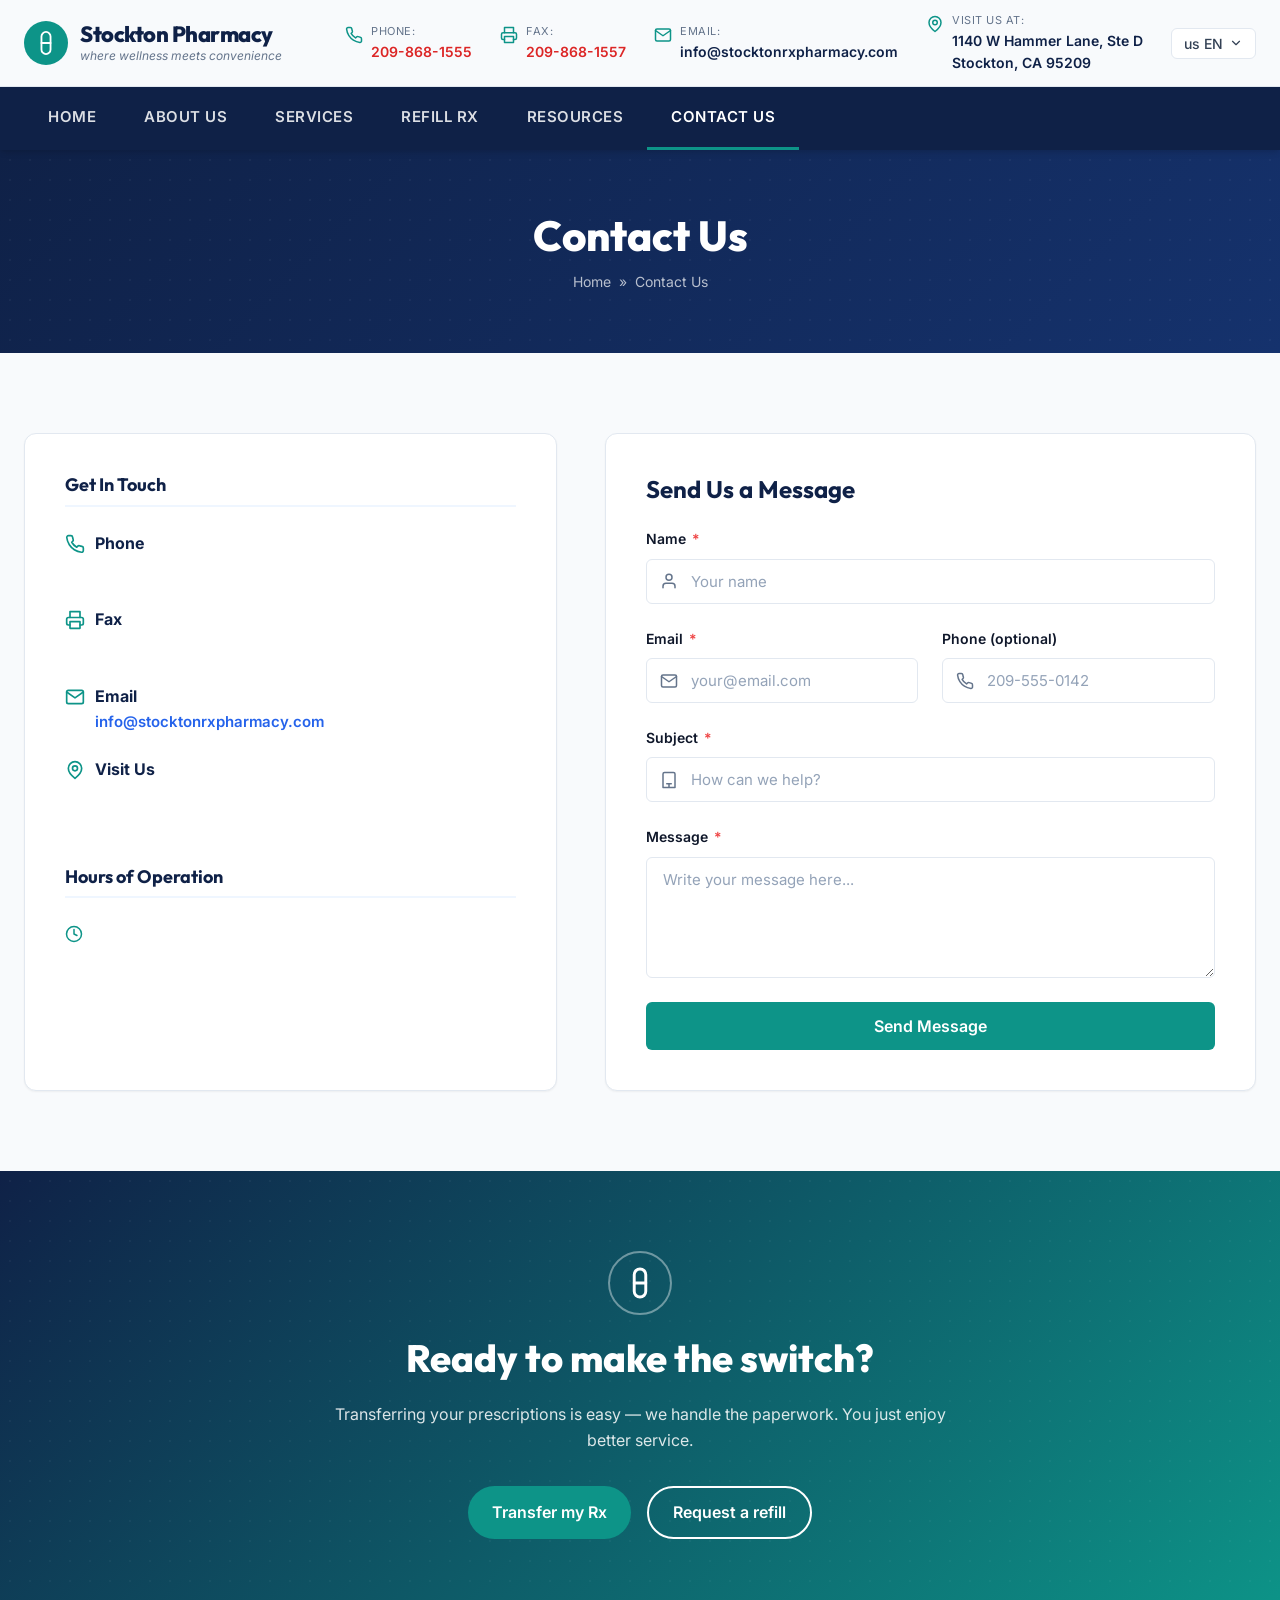
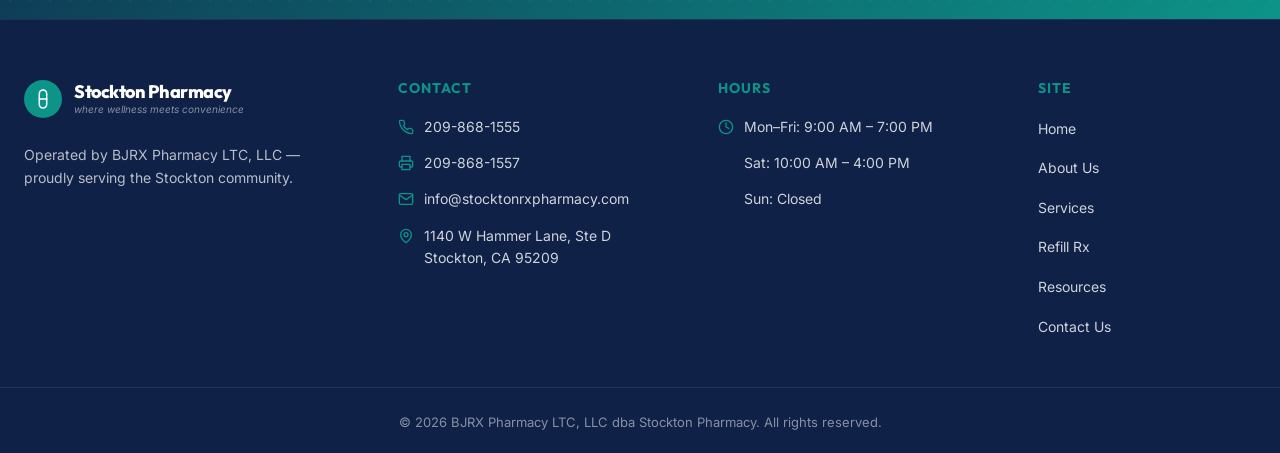
==== contact.html @ 6462a700 "Initial commit: Stockton Care Connect website - Full multi-page site: Home, About, Services, Refill " ====
<!DOCTYPE html>
<html lang="en">
<head>
  <meta charset="UTF-8">
  <meta name="viewport" content="width=device-width, initial-scale=1.0">
  <title>Contact Us - Stockton Pharmacy</title>
  <meta name="description" content="Get in touch with Stockton Pharmacy. Send us a message, find our address, phone number, fax, and view our operating hours.">
  <link rel="stylesheet" href="css/style.css">
  <script src="js/header.js" defer></script>
  <script src="js/footer.js" defer></script>
  <style>
    .contact-layout-grid {
      display: grid;
      grid-template-columns: 0.9fr 1.1fr;
      gap: 48px;
    }
    
    .contact-info-card {
      background: white;
      border: 1px solid var(--border-color);
      border-radius: var(--radius-md);
      padding: 40px;
      box-shadow: var(--shadow-sm);
      display: flex;
      flex-direction: column;
      gap: 32px;
    }
    
    .contact-detail-section {
      display: flex;
      flex-direction: column;
      gap: 16px;
    }
    
    .contact-detail-section h3 {
      font-size: 18px;
      border-bottom: 2px solid var(--brand-blue-light);
      padding-bottom: 8px;
      margin-bottom: 8px;
    }

    @media (max-width: 1024px) {
      .contact-layout-grid {
        grid-template-columns: 1fr;
        gap: 32px;
      }
    }
  </style>
</head>
<body>

  <!-- Custom Header -->
  <custom-header active="contact"></custom-header>

  <!-- Page Header -->
  <section class="page-header">
    <div class="container">
      <h1>Contact Us</h1>
      <div class="breadcrumbs">
        <a href="index.html">Home</a>
        <span>»</span>
        <span>Contact Us</span>
      </div>
    </div>
  </section>

  <!-- Contact Form & Info Grid -->
  <section class="section-padding">
    <div class="container">
      <div class="contact-layout-grid">
        
        <!-- Left Column: Info Card -->
        <div class="contact-info-card">
          <div class="contact-detail-section">
            <h3>Get In Touch</h3>
            <ul class="footer-contact-list" style="color: var(--text-medium);">
              <li class="footer-contact-item" style="font-size: 16px;">
                <svg viewBox="0 0 24 24" fill="none" stroke="currentColor" stroke-width="2" stroke-linecap="round" stroke-linejoin="round" style="width: 20px; height: 20px;">
                  <path d="M22 16.92v3a2 2 0 0 1-2.18 2 19.79 19.79 0 0 1-8.63-3.07 19.5 19.5 0 0 1-6-6 19.79 19.79 0 0 1-3.07-8.67A2 2 0 0 1 4.11 2h3a2 2 0 0 1 2 1.72 12.84 12.84 0 0 0 .7 2.81 2 2 0 0 1-.45 2.11L8.09 9.91a16 16 0 0 0 6 6l1.27-1.27a2 2 0 0 1 2.11-.45 12.84 12.84 0 0 0 2.81.7A2 2 0 0 1 22 16.92z"/>
                </svg>
                <div>
                  <strong style="display: block; color: var(--brand-blue-dark);">Phone</strong>
                  <span class="red-text" style="font-weight: 600; font-size: 18px;">209-868-1555</span>
                </div>
              </li>
              
              <li class="footer-contact-item" style="font-size: 16px; margin-top: 8px;">
                <svg viewBox="0 0 24 24" fill="none" stroke="currentColor" stroke-width="2" stroke-linecap="round" stroke-linejoin="round" style="width: 20px; height: 20px;">
                  <polyline points="6 9 6 2 18 2 18 9"/>
                  <path d="M6 18H4a2 2 0 0 1-2-2v-5a2 2 0 0 1 2-2h16a2 2 0 0 1 2 2v5a2 2 0 0 1-2 2h-2"/>
                  <rect x="6" y="14" width="12" height="8"/>
                </svg>
                <div>
                  <strong style="display: block; color: var(--brand-blue-dark);">Fax</strong>
                  <span class="red-text" style="font-weight: 600; font-size: 18px;">209-868-1557</span>
                </div>
              </li>
              
              <li class="footer-contact-item" style="font-size: 16px; margin-top: 8px;">
                <svg viewBox="0 0 24 24" fill="none" stroke="currentColor" stroke-width="2" stroke-linecap="round" stroke-linejoin="round" style="width: 20px; height: 20px;">
                  <path d="M4 4h16c1.1 0 2 .9 2 2v12c0 1.1-.9 2-2 2H4c-1.1 0-2-.9-2-2V6c0-1.1.9-2 2-2z"/>
                  <polyline points="22,6 12,13 2,6"/>
                </svg>
                <div>
                  <strong style="display: block; color: var(--brand-blue-dark);">Email</strong>
                  <a href="mailto:info@stocktonrxpharmacy.com" style="color: var(--brand-blue-accent); font-weight: 600; font-size: 15px; word-break: break-all;">info@stocktonrxpharmacy.com</a>
                </div>
              </li>
              
              <li class="footer-contact-item" style="font-size: 16px; margin-top: 8px;">
                <svg viewBox="0 0 24 24" fill="none" stroke="currentColor" stroke-width="2" stroke-linecap="round" stroke-linejoin="round" style="width: 20px; height: 20px;">
                  <path d="M20 10c0 6-8 12-8 12s-8-6-8-12a8 8 0 0 1 16 0Z"/>
                  <circle cx="12" cy="10" r="3"/>
                </svg>
                <div>
                  <strong style="display: block; color: var(--brand-blue-dark);">Visit Us</strong>
                  <span>1140 W Hammer Lane, Ste D<br>Stockton, CA 95209</span>
                </div>
              </li>
            </ul>
          </div>
          
          <div class="contact-detail-section">
            <h3>Hours of Operation</h3>
            <ul class="footer-hours-list" style="color: var(--text-medium);">
              <li class="footer-hours-item" style="font-size: 15px;">
                <svg viewBox="0 0 24 24" fill="none" stroke="currentColor" stroke-width="2" stroke-linecap="round" stroke-linejoin="round" style="width: 18px; height: 18px;">
                  <circle cx="12" cy="12" r="10"/>
                  <polyline points="12 6 12 12 16 14"/>
                </svg>
                <span><strong>Monday–Friday:</strong> 9:00 AM – 7:00 PM</span>
              </li>
              <li class="footer-hours-item" style="font-size: 15px; padding-left: 28px;">
                <span><strong>Saturday:</strong> 10:00 AM – 4:00 PM</span>
              </li>
              <li class="footer-hours-item" style="font-size: 15px; padding-left: 28px;">
                <span><strong>Sunday:</strong> Closed</span>
              </li>
            </ul>
          </div>
        </div>

        <!-- Right Column: Form Card -->
        <div class="form-card" style="padding: 40px; box-shadow: var(--shadow-sm);">
          <h2 style="font-size: 24px; margin-bottom: 24px;">Send Us a Message</h2>
          <form id="contactForm" novalidate>
            <!-- Formspree hidden fields -->
            <input type="hidden" name="_subject" value="New Contact Message - Stockton Pharmacy">
            <!-- Name -->
            <div class="form-group">
              <label class="form-label" for="contactName">Name <span class="required">*</span></label>
              <div class="input-wrapper">
                <svg viewBox="0 0 24 24" fill="none" stroke="currentColor" stroke-width="2" stroke-linecap="round" stroke-linejoin="round">
                  <path d="M20 21v-2a4 4 0 0 0-4-4H8a4 4 0 0 0-4 4v2"/>
                  <circle cx="12" cy="7" r="4"/>
                </svg>
                <input class="form-input" type="text" id="contactName" name="name" placeholder="Your name">
              </div>
              <div class="error-message" id="contactNameError" style="display: none;">Name is required.</div>
            </div>

            <div class="form-grid-2" style="margin-bottom: 0;">
              <!-- Email -->
              <div class="form-group">
                <label class="form-label" for="contactEmail">Email <span class="required">*</span></label>
                <div class="input-wrapper">
                  <svg viewBox="0 0 24 24" fill="none" stroke="currentColor" stroke-width="2" stroke-linecap="round" stroke-linejoin="round">
                    <path d="M4 4h16c1.1 0 2 .9 2 2v12c0 1.1-.9 2-2 2H4c-1.1 0-2-.9-2-2V6c0-1.1.9-2 2-2z"/>
                    <polyline points="22,6 12,13 2,6"/>
                  </svg>
                  <input class="form-input" type="email" id="contactEmail" name="email" placeholder="your@email.com">
                </div>
                <div class="error-message" id="contactEmailError" style="display: none;">A valid email is required.</div>
              </div>

              <!-- Phone (optional) -->
              <div class="form-group">
                <label class="form-label" for="contactPhone">Phone (optional)</label>
                <div class="input-wrapper">
                  <svg viewBox="0 0 24 24" fill="none" stroke="currentColor" stroke-width="2" stroke-linecap="round" stroke-linejoin="round">
                    <path d="M22 16.92v3a2 2 0 0 1-2.18 2 19.79 19.79 0 0 1-8.63-3.07 19.5 19.5 0 0 1-6-6 19.79 19.79 0 0 1-3.07-8.67A2 2 0 0 1 4.11 2h3a2 2 0 0 1 2 1.72 12.84 12.84 0 0 0 .7 2.81 2 2 0 0 1-.45 2.11L8.09 9.91a16 16 0 0 0 6 6l1.27-1.27a2 2 0 0 1 2.11-.45 12.84 12.84 0 0 0 2.81.7A2 2 0 0 1 22 16.92z"/>
                  </svg>
                  <input class="form-input" type="tel" id="contactPhone" name="phone" placeholder="209-555-0142">
                </div>
              </div>
            </div>

            <!-- Subject -->
            <div class="form-group">
              <label class="form-label" for="contactSubject">Subject <span class="required">*</span></label>
              <div class="input-wrapper">
                <svg viewBox="0 0 24 24" fill="none" stroke="currentColor" stroke-width="2" stroke-linecap="round" stroke-linejoin="round">
                  <path d="M12 22v-5M9 17h6M4 22V4a2 2 0 0 1 2-2h12a2 2 0 0 1 2 2v18Z"/>
                </svg>
                <input class="form-input" type="text" id="contactSubject" name="subject" placeholder="How can we help?">
              </div>
              <div class="error-message" id="contactSubjectError" style="display: none;">Subject is required.</div>
            </div>

            <!-- Message -->
            <div class="form-group">
              <label class="form-label" for="contactMessage">Message <span class="required">*</span></label>
              <textarea class="form-input" id="contactMessage" name="message" rows="5" placeholder="Write your message here..."></textarea>
              <div class="error-message" id="contactMessageError" style="display: none;">Message is required.</div>
            </div>

            <!-- Submit Button -->
            <button class="btn btn-primary form-submit-btn" type="submit" id="contactSubmitBtn" style="border-radius: var(--radius-sm);">Send Message</button>
          </form>
        </div>
      </div>
    </div>
  </section>

  <!-- Success Modal Overlay -->
  <div class="modal-overlay" id="successModal">
    <div class="success-modal">
      <div class="success-icon-box">
        <svg viewBox="0 0 24 24" fill="none" stroke="currentColor" stroke-width="3" stroke-linecap="round" stroke-linejoin="round">
          <polyline points="20 6 9 17 4 12"/>
        </svg>
      </div>
      <h3>Message Sent Successfully</h3>
      <p>Thank you for reaching out! Your message has been received. Our team will review it and get back to you as soon as possible.</p>
      <button class="btn btn-primary" id="closeModalBtn">Done</button>
    </div>
  </div>

  <!-- Custom Footer -->
  <custom-footer></custom-footer>

  <!-- Form Validation + Formspree Email Submission Script -->
  <script>
    document.addEventListener('DOMContentLoaded', () => {
      const form = document.getElementById('contactForm');
      const successModal = document.getElementById('successModal');
      const closeModalBtn = document.getElementById('closeModalBtn');
      const submitBtn = document.getElementById('contactSubmitBtn');
      const subjectInput = document.getElementById('contactSubject');

      // Formspree endpoint — forwards to info@stocktonrxpharmacy.com
      const FORMSPREE_ENDPOINT = 'https://formspree.io/f/xpwzgday';

      // Pre-fill Subject from URL search params
      const urlParams = new URLSearchParams(window.location.search);
      const urlSubject = urlParams.get('subject');
      if (urlSubject) subjectInput.value = urlSubject;

      const fields = [
        { id: 'contactName',    errorId: 'contactNameError',    type: 'text' },
        { id: 'contactEmail',   errorId: 'contactEmailError',   type: 'email' },
        { id: 'contactSubject', errorId: 'contactSubjectError', type: 'text' },
        { id: 'contactMessage', errorId: 'contactMessageError', type: 'text' }
      ];

      function validateEmail(email) {
        return /^[^\s@]+@[^\s@]+\.[^\s@]+$/.test(email);
      }

      function validate() {
        let isValid = true;
        fields.forEach(field => {
          const input = document.getElementById(field.id);
          const errorMsg = document.getElementById(field.errorId);
          const val = input.value.trim();
          const fieldValid = val && (field.type !== 'email' || validateEmail(val));
          if (!fieldValid) {
            input.classList.add('error-border');
            errorMsg.style.display = 'block';
            isValid = false;
          } else {
            input.classList.remove('error-border');
            errorMsg.style.display = 'none';
          }
        });
        return isValid;
      }

      form.addEventListener('submit', async (e) => {
        e.preventDefault();
        if (!validate()) return;

        submitBtn.disabled = true;
        submitBtn.textContent = 'Sending...';

        try {
          const response = await fetch(FORMSPREE_ENDPOINT, {
            method: 'POST',
            body: new FormData(form),
            headers: { 'Accept': 'application/json' }
          });

          if (response.ok) {
            successModal.classList.add('active');
            form.reset();
            fields.forEach(f => document.getElementById(f.id).classList.remove('error-border'));
          } else {
            sendMailtoFallback();
          }
        } catch (err) {
          sendMailtoFallback();
        } finally {
          submitBtn.disabled = false;
          submitBtn.textContent = 'Send Message';
        }
      });

      function sendMailtoFallback() {
        const name    = document.getElementById('contactName').value;
        const email   = document.getElementById('contactEmail').value;
        const subject = document.getElementById('contactSubject').value;
        const message = document.getElementById('contactMessage').value;
        const body    = `From: ${name} (${email})%0A%0A${message}`;
        window.location.href = `mailto:info@stocktonrxpharmacy.com?subject=${encodeURIComponent(subject)}&body=${body}`;
      }

      closeModalBtn.addEventListener('click', () => {
        successModal.classList.remove('active');
      });

      // Clear validation on typing
      fields.forEach(field => {
        const input = document.getElementById(field.id);
        const errorMsg = document.getElementById(field.errorId);
        input.addEventListener('input', () => {
          const val = input.value.trim();
          const valid = val && (field.type !== 'email' || validateEmail(val));
          if (valid) {
            input.classList.remove('error-border');
            errorMsg.style.display = 'none';
          }
        });
      });
    });
  </script>
</body>
</html>
---- css/style.css ----
@import url('https://fonts.googleapis.com/css2?family=Inter:wght@300;400;500;600;700&family=Outfit:wght@400;500;600;700;800&display=swap');

:root {
  /* Color Palette */
  --brand-green: #0D9488;
  --brand-green-hover: #0F766E;
  --brand-green-light: #CCFBF1;
  --brand-blue-dark: #0F2147;
  --brand-blue-light: #EFF6FF;
  --brand-blue-accent: #2563EB;
  --text-dark: #0F172A;
  --text-medium: #334155;
  --text-light: #64748B;
  --bg-light: #F8FAFC;
  --border-color: #E2E8F0;
  --danger: #EF4444;
  --danger-bg: #FEF2F2;
  --success: #10B981;
  
  /* Fonts */
  --font-heading: 'Outfit', sans-serif;
  --font-body: 'Inter', sans-serif;
  
  /* Transitions */
  --transition-fast: 0.2s ease;
  --transition-normal: 0.3s cubic-bezier(0.4, 0, 0.2, 1);
  
  /* Border Radius */
  --radius-sm: 6px;
  --radius-md: 12px;
  --radius-lg: 20px;
  --radius-full: 9999px;
  
  /* Shadows */
  --shadow-sm: 0 1px 2px 0 rgba(0, 0, 0, 0.05);
  --shadow-md: 0 4px 6px -1px rgba(0, 0, 0, 0.1), 0 2px 4px -1px rgba(0, 0, 0, 0.06);
  --shadow-lg: 0 10px 15px -3px rgba(0, 0, 0, 0.1), 0 4px 6px -2px rgba(0, 0, 0, 0.05);
  --shadow-xl: 0 20px 25px -5px rgba(0, 0, 0, 0.1), 0 10px 10px -5px rgba(0, 0, 0, 0.04);
}

/* Global Resets */
* {
  box-sizing: border-box;
  margin: 0;
  padding: 0;
}

body {
  font-family: var(--font-body);
  color: var(--text-medium);
  background-color: var(--bg-light);
  line-height: 1.6;
  -webkit-font-smoothing: antialiased;
  overflow-x: hidden;
}

h1, h2, h3, h4, h5, h6 {
  font-family: var(--font-heading);
  color: var(--brand-blue-dark);
  font-weight: 700;
  line-height: 1.25;
}

a {
  color: inherit;
  text-decoration: none;
  transition: var(--transition-fast);
}

button, input, textarea, select {
  font-family: inherit;
  font-size: inherit;
}

/* Main Container */
.container {
  max-width: 1280px;
  margin: 0 auto;
  padding: 0 24px;
  width: 100%;
}

/* Header Component */
.header-info-bar {
  background-color: var(--bg-light);
  border-bottom: 1px solid var(--border-color);
  padding: 12px 0;
  font-size: 14px;
}

.header-info-container {
  display: flex;
  justify-content: space-between;
  align-items: center;
  flex-wrap: wrap;
  gap: 16px;
}

.logo-section {
  display: flex;
  align-items: center;
  gap: 12px;
}

.logo-icon {
  background-color: var(--brand-green);
  width: 44px;
  height: 44px;
  border-radius: 50%;
  display: flex;
  align-items: center;
  justify-content: center;
  color: white;
}

.logo-icon svg {
  transform: rotate(-45deg);
  width: 22px;
  height: 22px;
}

.logo-text h1 {
  font-size: 22px;
  font-weight: 800;
  letter-spacing: -0.5px;
}

.logo-text p {
  font-size: 12px;
  color: var(--text-light);
  font-style: italic;
  margin-top: -2px;
}

.contact-details-bar {
  display: flex;
  align-items: center;
  gap: 28px;
  flex-wrap: wrap;
}

.contact-item {
  display: flex;
  align-items: flex-start;
  gap: 8px;
}

.contact-item svg {
  color: var(--brand-green);
  margin-top: 3px;
  flex-shrink: 0;
}

.contact-item-text {
  display: flex;
  flex-direction: column;
}

.contact-item-label {
  font-size: 11px;
  color: var(--text-light);
  text-transform: uppercase;
  letter-spacing: 0.5px;
}

.contact-item-value {
  font-weight: 600;
  color: var(--brand-blue-dark);
}

.contact-item-value.red-text {
  color: #DC2626;
}

.lang-selector {
  border: 1px solid var(--border-color);
  border-radius: var(--radius-sm);
  padding: 6px 12px;
  background: white;
  font-weight: 500;
  cursor: pointer;
  display: flex;
  align-items: center;
  gap: 6px;
  color: var(--text-medium);
}

/* Navigation Component */
.nav-bar {
  background-color: var(--brand-blue-dark);
  color: white;
  position: sticky;
  top: 0;
  z-index: 100;
  box-shadow: var(--shadow-md);
}

.nav-container {
  display: flex;
  justify-content: flex-start;
  align-items: center;
}

.nav-links {
  display: flex;
  list-style: none;
}

.nav-links li a {
  display: block;
  padding: 18px 24px;
  font-weight: 600;
  font-size: 15px;
  letter-spacing: 0.5px;
  text-transform: uppercase;
  color: rgba(255, 255, 255, 0.85);
  border-bottom: 3px solid transparent;
}

.nav-links li a:hover {
  color: white;
  background-color: rgba(255, 255, 255, 0.05);
}

.nav-links li a.active {
  color: white;
  border-bottom-color: var(--brand-green);
}

.mobile-menu-btn {
  display: none;
  background: none;
  border: none;
  color: white;
  cursor: pointer;
  padding: 12px;
  margin-left: auto;
}

/* Buttons */
.btn {
  display: inline-flex;
  align-items: center;
  justify-content: center;
  gap: 8px;
  font-weight: 600;
  padding: 12px 24px;
  border-radius: var(--radius-full);
  cursor: pointer;
  transition: var(--transition-normal);
  font-family: var(--font-body);
  border: none;
}

.btn-primary {
  background-color: var(--brand-green);
  color: white;
}

.btn-primary:hover {
  background-color: var(--brand-green-hover);
  transform: translateY(-2px);
  box-shadow: 0 4px 12px rgba(13, 148, 136, 0.3);
}

.btn-outline {
  background-color: transparent;
  border: 2px solid white;
  color: white;
}

.btn-outline:hover {
  background-color: rgba(255, 255, 255, 0.1);
  transform: translateY(-2px);
}

.btn-dark-outline {
  background-color: rgba(15, 33, 71, 0.1);
  border: 2px solid var(--brand-blue-dark);
  color: var(--brand-blue-dark);
}

.btn-dark-outline:hover {
  background-color: var(--brand-blue-dark);
  color: white;
  transform: translateY(-2px);
}

.btn-blue {
  background-color: var(--brand-blue-dark);
  color: white;
}

.btn-blue:hover {
  background-color: #0b1a38;
  transform: translateY(-2px);
  box-shadow: 0 4px 12px rgba(15, 33, 71, 0.3);
}

/* Badge styling */
.badge {
  display: inline-flex;
  align-items: center;
  gap: 8px;
  background-color: rgba(255, 255, 255, 0.12);
  color: white;
  padding: 8px 18px;
  border-radius: var(--radius-full);
  font-size: 13px;
  font-weight: 600;
  letter-spacing: 0.5px;
  border: 1px solid rgba(255, 255, 255, 0.2);
}

.badge-dot {
  width: 8px;
  height: 8px;
  background-color: var(--success);
  border-radius: 50%;
  animation: pulse 2s infinite;
}

@keyframes pulse {
  0% { transform: scale(0.95); box-shadow: 0 0 0 0 rgba(16, 185, 129, 0.7); }
  70% { transform: scale(1); box-shadow: 0 0 0 6px rgba(16, 185, 129, 0); }
  100% { transform: scale(0.95); box-shadow: 0 0 0 0 rgba(16, 185, 129, 0); }
}

/* Hero Section */
.hero-section {
  background: linear-gradient(135deg, var(--brand-blue-dark) 0%, #15326D 50%, #1D418A 100%);
  color: white;
  padding: 80px 0 100px 0;
  position: relative;
  overflow: hidden;
}

.hero-section::before {
  content: '';
  position: absolute;
  inset: 0;
  background-image: radial-gradient(rgba(255, 255, 255, 0.1) 1px, transparent 1px);
  background-size: 24px 24px;
  opacity: 0.5;
  pointer-events: none;
}

.hero-grid {
  display: grid;
  grid-template-columns: 1.1fr 0.9fr;
  align-items: center;
  gap: 60px;
}

.hero-content {
  display: flex;
  flex-direction: column;
  align-items: flex-start;
  gap: 24px;
}

.hero-title {
  font-size: 54px;
  color: white;
  line-height: 1.1;
  font-weight: 800;
}

.hero-title span.green-accent {
  color: var(--brand-green);
  position: relative;
  display: inline-block;
}

.hero-description {
  font-size: 18px;
  color: rgba(255, 255, 255, 0.85);
  max-width: 580px;
}

.hero-ctas {
  display: flex;
  gap: 16px;
  flex-wrap: wrap;
}

.hero-meta {
  display: flex;
  align-items: center;
  gap: 24px;
  margin-top: 16px;
  flex-wrap: wrap;
}

.stars-container {
  display: flex;
  align-items: center;
  gap: 4px;
}

.star-icon {
  color: #FBBF24;
  fill: #FBBF24;
  width: 18px;
  height: 18px;
}

.meta-item {
  display: flex;
  align-items: center;
  gap: 8px;
  font-weight: 500;
}

.meta-item svg {
  color: var(--brand-green);
  width: 18px;
  height: 18px;
}

/* Hero Image & Overlays */
.hero-image-wrapper {
  position: relative;
  justify-self: center;
}

.main-hero-img {
  width: 100%;
  max-width: 440px;
  height: auto;
  border-radius: var(--radius-lg);
  box-shadow: var(--shadow-xl);
  display: block;
}

.floating-card {
  position: absolute;
  background: white;
  color: var(--text-dark);
  padding: 14px 20px;
  border-radius: var(--radius-md);
  box-shadow: var(--shadow-lg);
  display: flex;
  align-items: center;
  gap: 12px;
  width: max-content;
}

.floating-card-1 {
  top: 10%;
  left: -40px;
}

.floating-card-2 {
  bottom: 10%;
  right: -30px;
}

.floating-icon-wrapper {
  background-color: var(--brand-blue-light);
  width: 42px;
  height: 42px;
  border-radius: var(--radius-sm);
  display: flex;
  align-items: center;
  justify-content: center;
  color: var(--brand-blue-accent);
}

.floating-icon-wrapper.green-bg {
  background-color: var(--brand-green-light);
  color: var(--brand-green);
}

.floating-card-text {
  display: flex;
  flex-direction: column;
}

.floating-card-label {
  font-size: 11px;
  color: var(--text-light);
}

.floating-card-value {
  font-weight: 700;
  font-size: 14px;
}

/* Page Headers (Sub-pages) */
.page-header {
  background: linear-gradient(135deg, var(--brand-blue-dark) 0%, #15326D 100%);
  color: white;
  padding: 60px 0;
  position: relative;
  text-align: center;
}

.page-header::before {
  content: '';
  position: absolute;
  inset: 0;
  background-image: radial-gradient(rgba(255, 255, 255, 0.08) 1px, transparent 1px);
  background-size: 20px 20px;
  opacity: 0.5;
  pointer-events: none;
}

.page-header h1 {
  color: white;
  font-size: 42px;
  font-weight: 800;
  margin-bottom: 8px;
}

.breadcrumbs {
  font-size: 14px;
  color: rgba(255, 255, 255, 0.7);
  display: flex;
  justify-content: center;
  gap: 8px;
}

.breadcrumbs a:hover {
  color: white;
}

/* Highlights Grid */
.highlights-section {
  margin-top: -40px;
  position: relative;
  z-index: 10;
  padding-bottom: 60px;
}

.highlights-grid {
  display: grid;
  grid-template-columns: repeat(3, 1fr);
  gap: 24px;
}

.highlight-card {
  background: white;
  border-radius: var(--radius-md);
  padding: 30px;
  box-shadow: var(--shadow-lg);
  display: flex;
  flex-direction: column;
  align-items: flex-start;
  gap: 16px;
  transition: var(--transition-normal);
}

.highlight-card:hover {
  transform: translateY(-6px);
  box-shadow: var(--shadow-xl);
}

.highlight-icon {
  background-color: var(--brand-blue-light);
  width: 52px;
  height: 52px;
  border-radius: var(--radius-md);
  display: flex;
  align-items: center;
  justify-content: center;
  color: var(--brand-blue-accent);
}

.highlight-card.green-theme .highlight-icon {
  background-color: var(--brand-green-light);
  color: var(--brand-green);
}

.highlight-card h3 {
  font-size: 20px;
  font-weight: 700;
}

.highlight-card p {
  color: var(--text-light);
  font-size: 14px;
}

/* Intro Section */
.section-padding {
  padding: 80px 0;
}

.intro-grid {
  display: grid;
  grid-template-columns: 1fr 1fr;
  align-items: center;
  gap: 60px;
}

.intro-content {
  display: flex;
  flex-direction: column;
  align-items: flex-start;
  gap: 20px;
}

.section-tag {
  color: var(--brand-green);
  text-transform: uppercase;
  font-weight: 700;
  font-size: 13px;
  letter-spacing: 1.5px;
}

.section-title {
  font-size: 36px;
  font-weight: 800;
}

.intro-image {
  background: white;
  border-radius: var(--radius-lg);
  padding: 12px;
  box-shadow: var(--shadow-lg);
}

.intro-image img {
  width: 100%;
  border-radius: var(--radius-md);
  display: block;
}

/* Grid layout for services, values, resources */
.grid-3-col {
  display: grid;
  grid-template-columns: repeat(3, 1fr);
  gap: 28px;
}

.card-item {
  background: white;
  border-radius: var(--radius-md);
  padding: 32px;
  box-shadow: var(--shadow-md);
  transition: var(--transition-normal);
  border: 1px solid var(--border-color);
  display: flex;
  flex-direction: column;
  gap: 16px;
}

.card-item:hover {
  transform: translateY(-4px);
  box-shadow: var(--shadow-lg);
  border-color: rgba(13, 148, 136, 0.2);
}

.card-icon-box {
  width: 48px;
  height: 48px;
  background-color: var(--brand-blue-light);
  border-radius: var(--radius-sm);
  color: var(--brand-blue-accent);
  display: flex;
  align-items: center;
  justify-content: center;
}

.card-icon-box.green-accent {
  background-color: var(--brand-green-light);
  color: var(--brand-green);
}

.card-item h3 {
  font-size: 20px;
}

.card-item p {
  color: var(--text-light);
  font-size: 14px;
}

/* Ready to Switch Banner */
.switch-banner {
  background: linear-gradient(135deg, var(--brand-blue-dark) 0%, var(--brand-green) 100%);
  color: white;
  padding: 80px 0;
  text-align: center;
  position: relative;
  overflow: hidden;
}

.switch-banner::before {
  content: '';
  position: absolute;
  inset: 0;
  background-image: radial-gradient(rgba(255, 255, 255, 0.08) 1px, transparent 1px);
  background-size: 20px 20px;
  opacity: 0.5;
  pointer-events: none;
}

.switch-content {
  max-width: 700px;
  margin: 0 auto;
  display: flex;
  flex-direction: column;
  align-items: center;
  gap: 20px;
  position: relative;
  z-index: 10;
}

.switch-icon {
  font-size: 32px;
  width: 64px;
  height: 64px;
  border-radius: 50%;
  border: 2px solid rgba(255, 255, 255, 0.4);
  display: flex;
  align-items: center;
  justify-content: center;
  color: white;
  transform: rotate(-45deg);
}

.switch-title {
  color: white;
  font-size: 38px;
  font-weight: 800;
}

.switch-description {
  font-size: 16px;
  color: rgba(255, 255, 255, 0.85);
}

.switch-ctas {
  display: flex;
  gap: 16px;
  margin-top: 12px;
}

/* Footer Component */
.main-footer {
  background-color: var(--brand-blue-dark);
  color: white;
  padding: 60px 0 20px 0;
  border-top: 1px solid rgba(255, 255, 255, 0.08);
}

.footer-grid {
  display: grid;
  grid-template-columns: 1.2fr 1fr 1fr 0.8fr;
  gap: 48px;
  margin-bottom: 48px;
}

.footer-col {
  display: flex;
  flex-direction: column;
  gap: 18px;
}

.footer-col p.footer-desc {
  color: rgba(255, 255, 255, 0.7);
  font-size: 14px;
  margin-top: 8px;
}

.footer-col h4 {
  color: var(--brand-green);
  font-size: 14px;
  text-transform: uppercase;
  letter-spacing: 1px;
}

.footer-contact-list, .footer-hours-list, .footer-site-list {
  display: flex;
  flex-direction: column;
  gap: 14px;
  list-style: none;
  padding: 0;
}

.footer-contact-item {
  display: flex;
  align-items: flex-start;
  gap: 10px;
  color: rgba(255, 255, 255, 0.8);
  font-size: 14px;
}

.footer-contact-item svg {
  color: var(--brand-green);
  margin-top: 3px;
  flex-shrink: 0;
  width: 16px;
  height: 16px;
}

.footer-hours-item {
  display: flex;
  align-items: flex-start;
  gap: 10px;
  color: rgba(255, 255, 255, 0.8);
  font-size: 14px;
}

.footer-hours-item svg {
  color: var(--brand-green);
  margin-top: 3px;
  flex-shrink: 0;
  width: 16px;
  height: 16px;
}

.footer-site-list a {
  color: rgba(255, 255, 255, 0.8);
  font-size: 14px;
}

.footer-site-list a:hover {
  color: white;
  padding-left: 4px;
}

.footer-bottom {
  border-top: 1px solid rgba(255, 255, 255, 0.08);
  padding-top: 24px;
  text-align: center;
  font-size: 13px;
  color: rgba(255, 255, 255, 0.5);
}

/* Forms (Refill & Contact) */
.form-container-box {
  max-width: 800px;
  margin: 0 auto;
}

.form-intro-text {
  text-align: center;
  font-size: 16px;
  margin-bottom: 32px;
  color: var(--text-medium);
}

.form-intro-text a {
  color: var(--brand-blue-accent);
  font-weight: 600;
}

.form-card {
  background: white;
  border-radius: var(--radius-md);
  padding: 40px;
  box-shadow: var(--shadow-lg);
  border: 1px solid var(--border-color);
}

.form-grid-2 {
  display: grid;
  grid-template-columns: 1fr 1fr;
  gap: 24px;
  margin-bottom: 24px;
}

.form-group {
  display: flex;
  flex-direction: column;
  gap: 8px;
  margin-bottom: 24px;
}

.form-group.full-width {
  grid-column: span 2;
}

.form-label {
  font-size: 14px;
  font-weight: 600;
  color: var(--text-dark);
}

.form-label span.required {
  color: var(--danger);
  margin-left: 2px;
}

.input-wrapper {
  position: relative;
}

.input-wrapper svg {
  position: absolute;
  left: 14px;
  top: 50%;
  transform: translateY(-50%);
  color: var(--text-light);
  pointer-events: none;
  width: 18px;
  height: 18px;
}

.form-input {
  width: 100%;
  border: 1px solid var(--border-color);
  border-radius: var(--radius-sm);
  padding: 12px 16px;
  font-size: 15px;
  color: var(--text-dark);
  background: white;
  transition: var(--transition-fast);
}

.input-wrapper .form-input {
  padding-left: 44px;
}

.form-input::placeholder {
  color: #94A3B8;
}

.form-input:focus {
  outline: none;
  border-color: var(--brand-green);
  box-shadow: 0 0 0 3px rgba(13, 148, 136, 0.15);
}

.form-input.error-border {
  border-color: var(--danger);
  background-color: #FFFDFD;
}

.form-input.error-border:focus {
  box-shadow: 0 0 0 3px rgba(239, 68, 68, 0.15);
}

.error-message {
  color: var(--danger);
  font-size: 12px;
  font-weight: 500;
  margin-top: 4px;
}

.form-submit-btn {
  width: 100%;
  border-radius: var(--radius-sm);
  padding: 14px;
  font-size: 16px;
}

/* Success Modal Overlay */
.modal-overlay {
  position: fixed;
  inset: 0;
  background-color: rgba(15, 23, 42, 0.6);
  backdrop-filter: blur(4px);
  display: flex;
  align-items: center;
  justify-content: center;
  z-index: 1000;
  opacity: 0;
  pointer-events: none;
  transition: opacity 0.3s ease;
}

.modal-overlay.active {
  opacity: 1;
  pointer-events: auto;
}

.success-modal {
  background: white;
  border-radius: var(--radius-md);
  padding: 40px 32px;
  max-width: 480px;
  width: 90%;
  text-align: center;
  box-shadow: var(--shadow-xl);
  transform: scale(0.9);
  transition: transform 0.3s ease;
}

.modal-overlay.active .success-modal {
  transform: scale(1);
}

.success-icon-box {
  width: 72px;
  height: 72px;
  background-color: var(--brand-green-light);
  color: var(--brand-green);
  border-radius: 50%;
  display: flex;
  align-items: center;
  justify-content: center;
  margin: 0 auto 20px auto;
}

.success-icon-box svg {
  width: 36px;
  height: 36px;
}

.success-modal h3 {
  font-size: 24px;
  margin-bottom: 12px;
}

.success-modal p {
  color: var(--text-light);
  font-size: 15px;
  margin-bottom: 24px;
}

.success-modal .btn {
  width: 100%;
  border-radius: var(--radius-sm);
}

/* Resources Links List */
.resources-list-container {
  display: grid;
  grid-template-columns: repeat(2, 1fr);
  gap: 24px;
}

.resource-card {
  background: white;
  border-radius: var(--radius-md);
  padding: 24px;
  border: 1px solid var(--border-color);
  box-shadow: var(--shadow-sm);
  display: flex;
  align-items: center;
  justify-content: space-between;
  transition: var(--transition-normal);
}

.resource-card:hover {
  transform: translateY(-2px);
  box-shadow: var(--shadow-md);
  border-color: var(--brand-green);
}

.resource-info {
  display: flex;
  align-items: center;
  gap: 16px;
}

.resource-logo {
  background-color: var(--brand-blue-light);
  width: 48px;
  height: 48px;
  border-radius: var(--radius-sm);
  display: flex;
  align-items: center;
  justify-content: center;
  font-family: var(--font-heading);
  font-weight: 800;
  color: var(--brand-blue-accent);
  font-size: 18px;
}

.resource-title {
  font-weight: 700;
  font-size: 16px;
  color: var(--brand-blue-dark);
}

.resource-url {
  font-size: 12px;
  color: var(--text-light);
  margin-top: 2px;
}

.resource-arrow {
  color: var(--text-light);
  transition: var(--transition-fast);
}

.resource-card:hover .resource-arrow {
  color: var(--brand-green);
  transform: translateX(4px);
}

/* Values Grid layout */
.values-grid {
  display: grid;
  grid-template-columns: repeat(3, 1fr);
  gap: 24px;
}

.value-card {
  background: white;
  border-radius: var(--radius-md);
  padding: 32px;
  box-shadow: var(--shadow-sm);
  border: 1px solid var(--border-color);
  display: flex;
  flex-direction: column;
  gap: 14px;
}

.value-number {
  font-family: var(--font-heading);
  font-size: 36px;
  font-weight: 800;
  color: rgba(13, 148, 136, 0.25);
  line-height: 1;
}

.value-card h3 {
  font-size: 20px;
}

.value-card p {
  color: var(--text-light);
  font-size: 14px;
}

/* Media Queries for Responsiveness */
@media (max-width: 1024px) {
  .hero-grid {
    grid-template-columns: 1fr;
    gap: 48px;
    text-align: center;
  }
  
  .hero-content {
    align-items: center;
  }
  
  .hero-description {
    margin: 0 auto;
  }
  
  .hero-ctas, .hero-meta {
    justify-content: center;
  }
  
  .highlights-grid {
    grid-template-columns: 1fr;
    max-width: 480px;
    margin: -40px auto 0 auto;
  }
  
  .intro-grid {
    grid-template-columns: 1fr;
    gap: 40px;
  }
  
  .grid-3-col, .values-grid {
    grid-template-columns: 1fr;
    max-width: 480px;
    margin: 0 auto;
  }
  
  .resources-list-container {
    grid-template-columns: 1fr;
  }
  
  .footer-grid {
    grid-template-columns: 1fr 1fr;
    gap: 32px;
  }
}

@media (max-width: 768px) {
  .header-info-container {
    flex-direction: column;
    align-items: flex-start;
  }
  
  .contact-details-bar {
    flex-direction: column;
    align-items: flex-start;
    gap: 12px;
    width: 100%;
  }
  
  .nav-container {
    justify-content: space-between;
    padding: 10px 0;
  }
  
  .nav-links {
    display: none;
    flex-direction: column;
    width: 100%;
    background-color: var(--brand-blue-dark);
    position: absolute;
    top: 100%;
    left: 0;
    box-shadow: var(--shadow-lg);
    border-top: 1px solid rgba(255, 255, 255, 0.08);
  }
  
  .nav-links.active {
    display: flex;
  }
  
  .nav-links li {
    width: 100%;
  }
  
  .nav-links li a {
    padding: 14px 24px;
    border-bottom: none;
    border-left: 4px solid transparent;
  }
  
  .nav-links li a.active {
    border-left-color: var(--brand-green);
    background-color: rgba(255, 255, 255, 0.05);
  }
  
  .mobile-menu-btn {
    display: block;
  }
  
  .hero-title {
    font-size: 38px;
  }
  
  .floating-card-1 {
    left: -10px;
  }
  
  .floating-card-2 {
    right: -10px;
  }
  
  .form-grid-2 {
    grid-template-columns: 1fr;
    gap: 0;
  }
  
  .form-group.full-width {
    grid-column: span 1;
  }
  
  .form-card {
    padding: 24px;
  }
  
  .footer-grid {
    grid-template-columns: 1fr;
  }
  
  .switch-title {
    font-size: 28px;
  }
  
  .switch-ctas {
    flex-direction: column;
    width: 100%;
    max-width: 320px;
  }
  
  .switch-ctas .btn {
    width: 100%;
  }
}
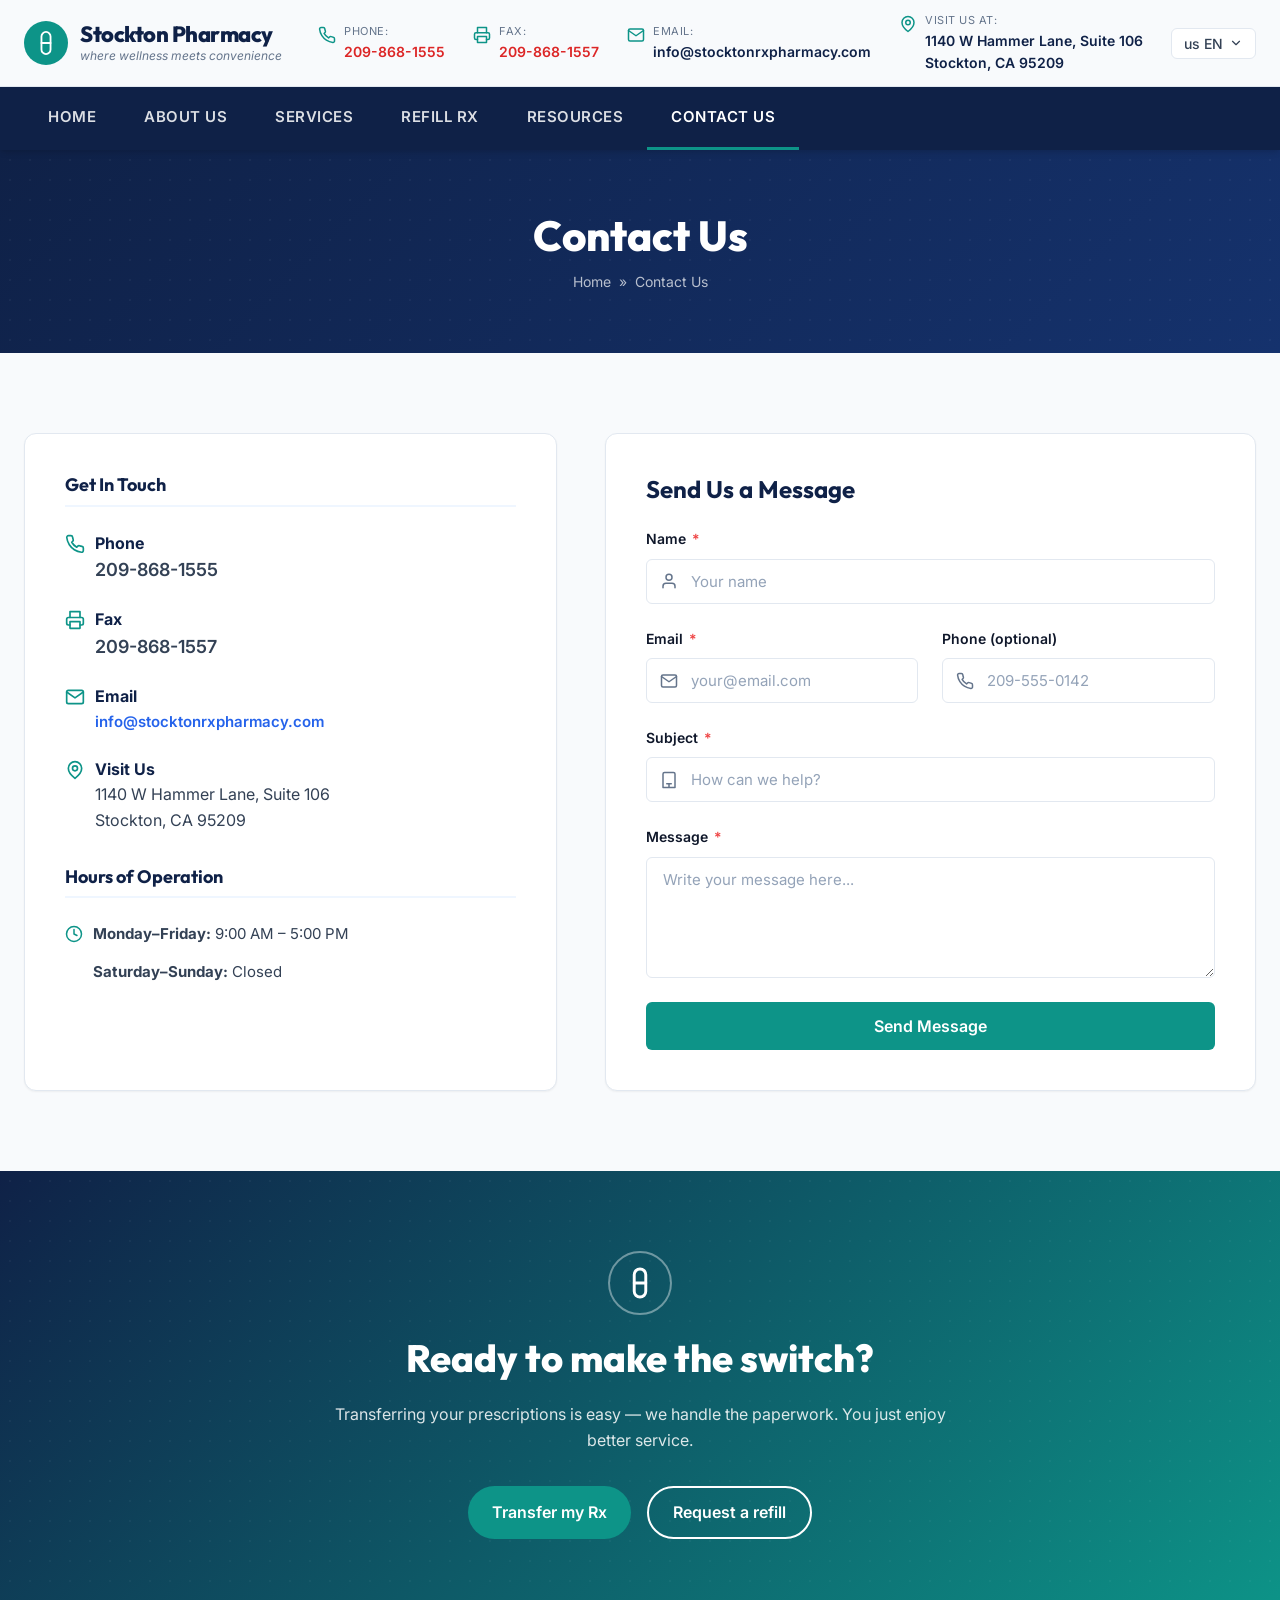
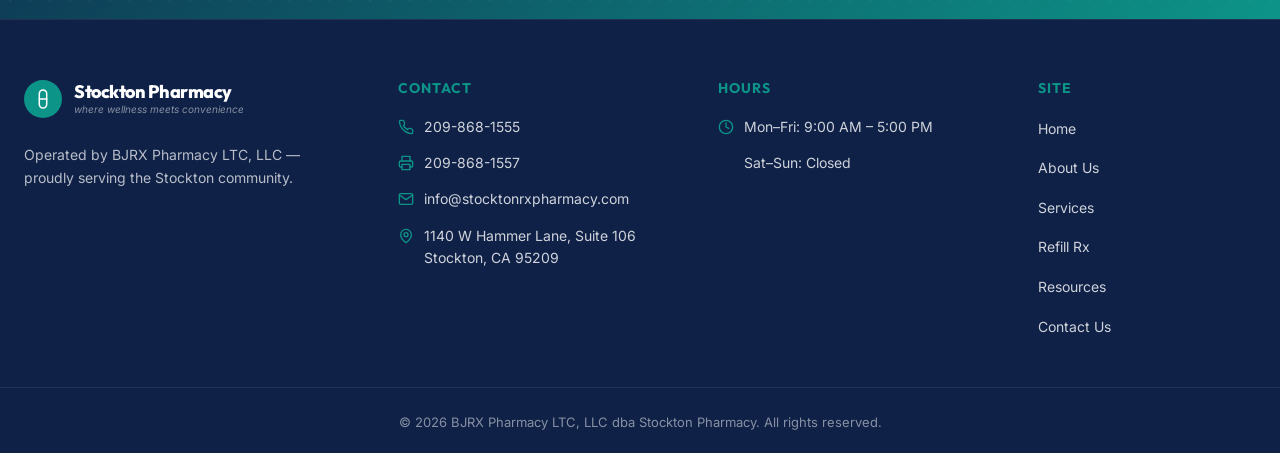
==== commit 0437c017: "Update contact info and fix invisible text on contact card Update hours to Mon-Fri 9-5 and correct s" ====
--- a/contact.html
+++ b/contact.html
@@ -39,6 +39,11 @@
       margin-bottom: 8px;
     }
 
+    .contact-info-card .footer-contact-item,
+    .contact-info-card .footer-hours-item {
+      color: var(--text-medium);
+    }
+
     @media (max-width: 1024px) {
       .contact-layout-grid {
         grid-template-columns: 1fr;
@@ -114,7 +119,7 @@
                 </svg>
                 <div>
                   <strong style="display: block; color: var(--brand-blue-dark);">Visit Us</strong>
-                  <span>1140 W Hammer Lane, Ste D<br>Stockton, CA 95209</span>
+                  <span>1140 W Hammer Lane, Suite 106<br>Stockton, CA 95209</span>
                 </div>
               </li>
             </ul>
@@ -128,13 +133,10 @@
                   <circle cx="12" cy="12" r="10"/>
                   <polyline points="12 6 12 12 16 14"/>
                 </svg>
-                <span><strong>Monday–Friday:</strong> 9:00 AM – 7:00 PM</span>
+                <span><strong>Monday–Friday:</strong> 9:00 AM – 5:00 PM</span>
               </li>
               <li class="footer-hours-item" style="font-size: 15px; padding-left: 28px;">
-                <span><strong>Saturday:</strong> 10:00 AM – 4:00 PM</span>
-              </li>
-              <li class="footer-hours-item" style="font-size: 15px; padding-left: 28px;">
-                <span><strong>Sunday:</strong> Closed</span>
+                <span><strong>Saturday–Sunday:</strong> Closed</span>
               </li>
             </ul>
           </div>
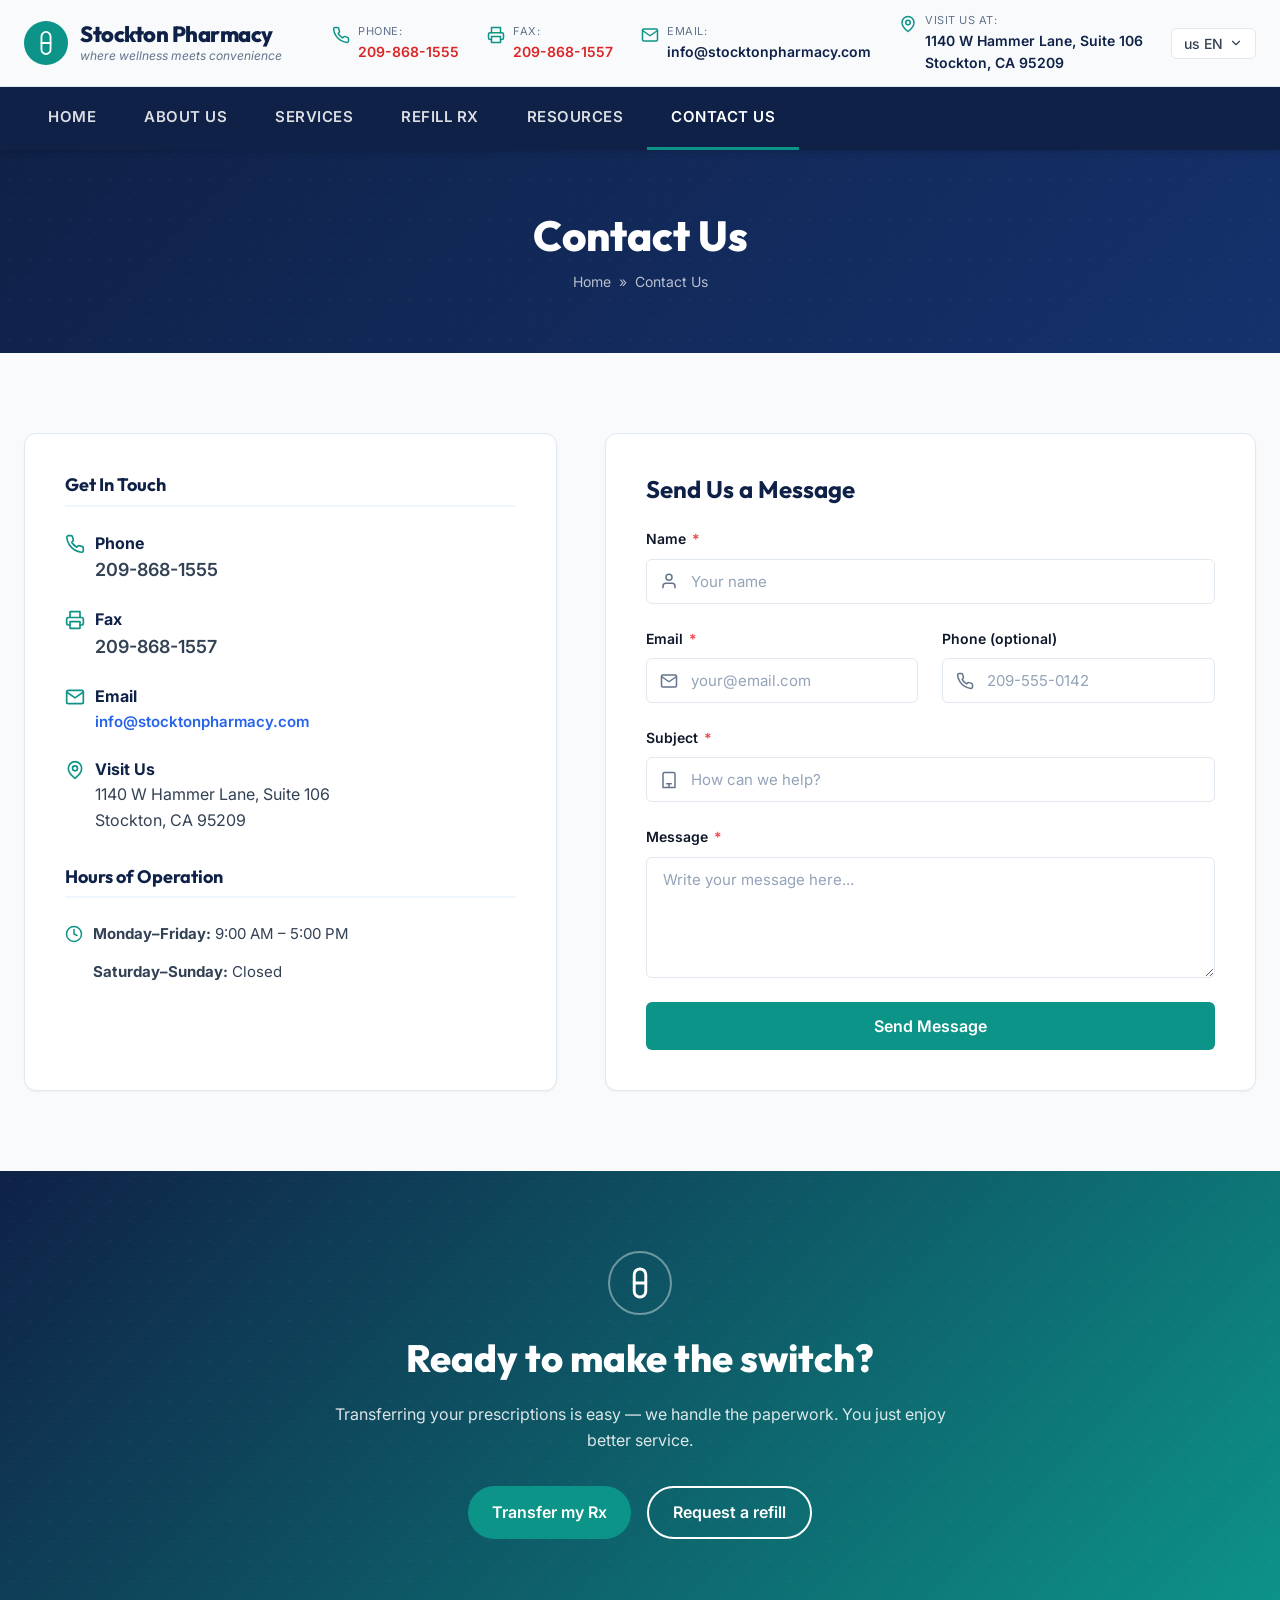
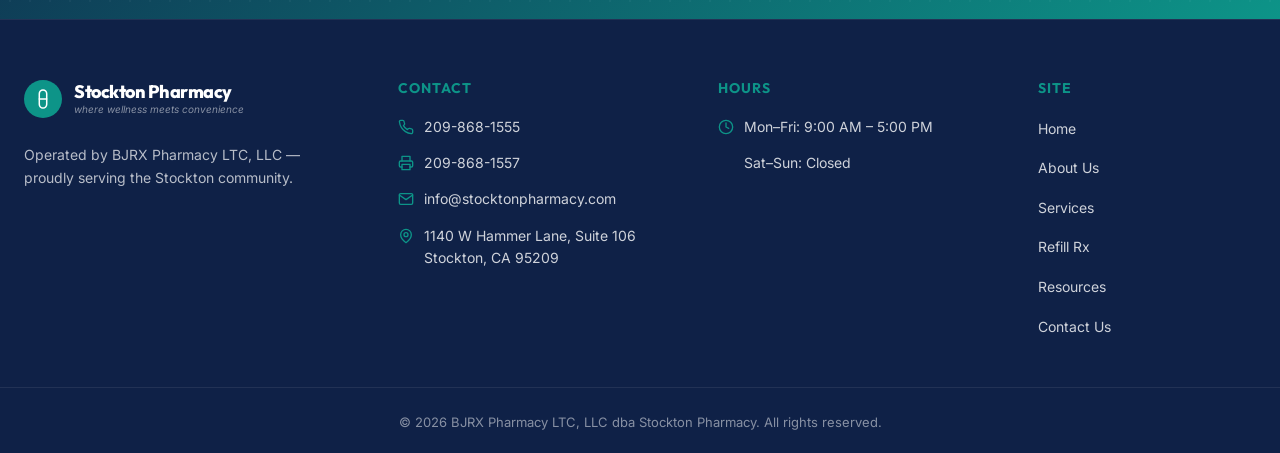
==== commit f0b8ec3b: "Update contact email to info@stocktonpharmacy.com Replace all references to the old info@stocktonrxp" ====
--- a/contact.html
+++ b/contact.html
@@ -108,7 +108,7 @@
                 </svg>
                 <div>
                   <strong style="display: block; color: var(--brand-blue-dark);">Email</strong>
-                  <a href="mailto:info@stocktonrxpharmacy.com" style="color: var(--brand-blue-accent); font-weight: 600; font-size: 15px; word-break: break-all;">info@stocktonrxpharmacy.com</a>
+                  <a href="mailto:info@stocktonpharmacy.com" style="color: var(--brand-blue-accent); font-weight: 600; font-size: 15px; word-break: break-all;">info@stocktonpharmacy.com</a>
                 </div>
               </li>
               
@@ -240,7 +240,7 @@
       const submitBtn = document.getElementById('contactSubmitBtn');
       const subjectInput = document.getElementById('contactSubject');
 
-      // Formspree endpoint — forwards to info@stocktonrxpharmacy.com
+      // Formspree endpoint — forwards to info@stocktonpharmacy.com
       const FORMSPREE_ENDPOINT = 'https://formspree.io/f/xpwzgday';
 
       // Pre-fill Subject from URL search params
@@ -313,7 +313,7 @@
         const subject = document.getElementById('contactSubject').value;
         const message = document.getElementById('contactMessage').value;
         const body    = `From: ${name} (${email})%0A%0A${message}`;
-        window.location.href = `mailto:info@stocktonrxpharmacy.com?subject=${encodeURIComponent(subject)}&body=${body}`;
+        window.location.href = `mailto:info@stocktonpharmacy.com?subject=${encodeURIComponent(subject)}&body=${body}`;
       }
 
       closeModalBtn.addEventListener('click', () => {
